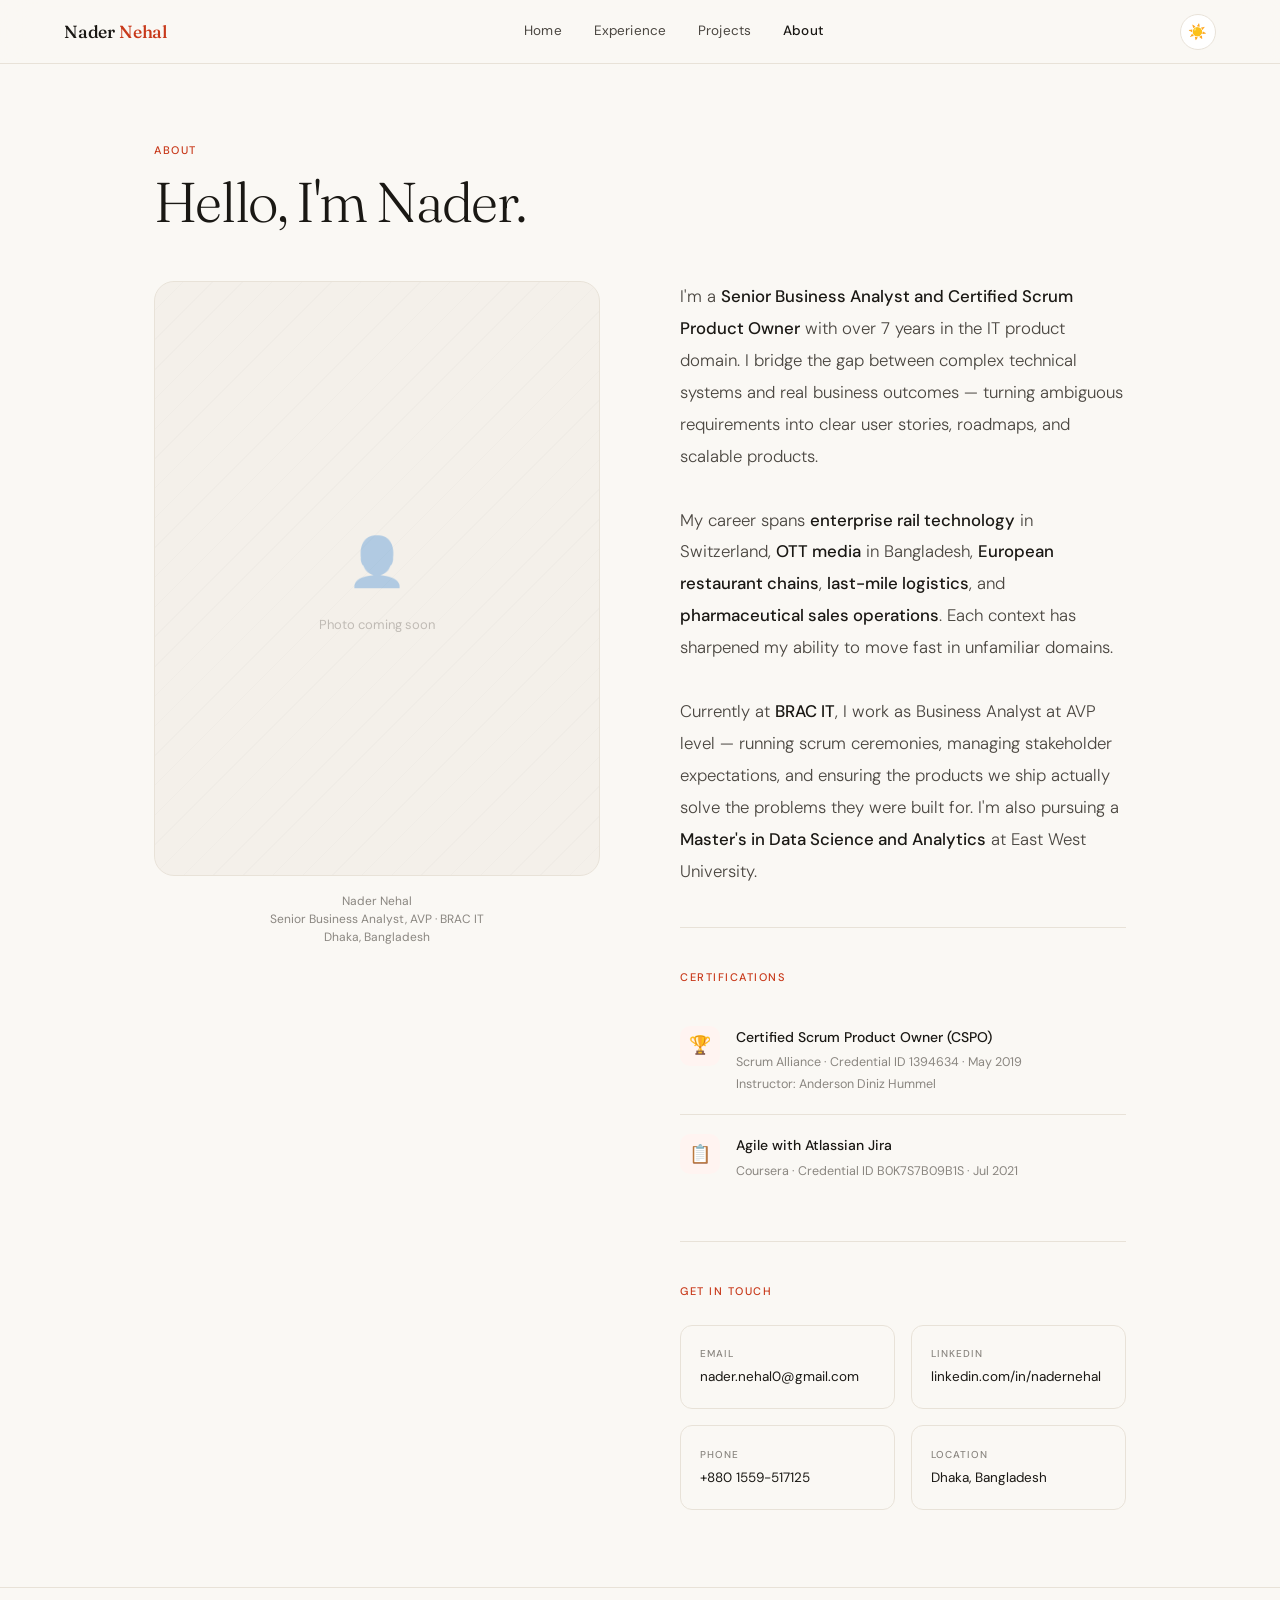
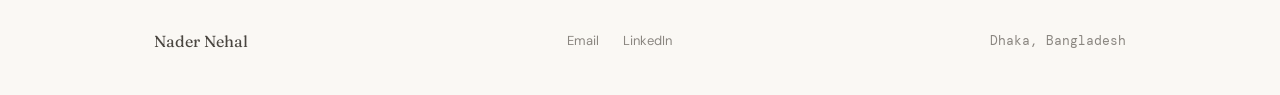
==== about.html @ c9321249 "Initial commit" ====
<!DOCTYPE html>
<html lang="en">
<head>
<meta charset="UTF-8"/>
<meta name="viewport" content="width=device-width,initial-scale=1"/>
<title>About — Nader Nehal</title>
<link rel="stylesheet" href="shared.css"/>
<style>
.about-layout { display: grid; grid-template-columns: 1fr 1fr; gap: 5rem; align-items: start; }
.photo-block { position: sticky; top: calc(var(--nav-h) + 2rem); }
.photo-placeholder { width: 100%; aspect-ratio: 3/4; background: var(--surface); border: 1px solid var(--border); border-radius: 20px; display: flex; flex-direction: column; align-items: center; justify-content: center; gap: 12px; color: var(--ink-4); font-size: 13px; text-align: center; overflow: hidden; position: relative; }
.photo-placeholder::before { content: ''; position: absolute; inset: 0; background: repeating-linear-gradient(-45deg, transparent, transparent 20px, rgba(0,0,0,0.015) 20px, rgba(0,0,0,0.015) 21px); }
.photo-placeholder-icon { font-size: 3rem; opacity: 0.3; }
.photo-caption { margin-top: 1rem; font-size: 12px; color: var(--ink-3); text-align: center; line-height: 1.5; }

.about-bio { font-size: 1.05rem; color: var(--ink-2); line-height: 1.9; font-weight: 300; margin-bottom: 2rem; }
.about-bio strong { color: var(--ink); font-weight: 500; }

.cert-list { list-style: none; }
.cert-item { display: flex; gap: 16px; align-items: flex-start; padding: 1.2rem 0; border-bottom: 1px solid var(--border); }
.cert-item:last-child { border-bottom: none; }
.cert-icon { width: 40px; height: 40px; border-radius: 10px; background: var(--accent-bg); display: flex; align-items: center; justify-content: center; font-size: 18px; flex-shrink: 0; }
.cert-name { font-size: 14px; font-weight: 500; color: var(--ink); margin-bottom: 3px; }
.cert-body { font-size: 12.5px; color: var(--ink-3); }

.contact-grid { display: grid; grid-template-columns: 1fr 1fr; gap: 1rem; margin-top: 1.5rem; }
.contact-item { border: 1px solid var(--border); border-radius: 12px; padding: 1.2rem; text-decoration: none; transition: border-color 0.2s, transform 0.2s; display: block; }
.contact-item:hover { border-color: var(--border-2); transform: translateY(-1px); }
.contact-item-label { font-size: 10px; font-weight: 500; letter-spacing: 0.1em; text-transform: uppercase; color: var(--ink-3); margin-bottom: 4px; }
.contact-item-val { font-size: 13.5px; color: var(--ink); font-weight: 400; word-break: break-all; }

@media (max-width: 900px) {
  .about-layout { grid-template-columns: 1fr; gap: 2rem; }
  .photo-block { position: static; }
  .photo-placeholder { aspect-ratio: 4/3; max-height: 320px; }
  .contact-grid { grid-template-columns: 1fr; }
}
</style>
</head>
<body>
<nav class="nav">
  <a href="index.html" class="nav-brand">Nader <span>Nehal</span></a>
  <div class="nav-links">
    <a href="index.html">Home</a>
    <a href="experience.html">Experience</a>
    <a href="projects.html">Projects</a>
    <a href="about.html" class="active">About</a>
  </div>
  <div class="nav-right">
    <button class="theme-btn" id="theme-btn">☀️</button>
    <button class="menu-btn" id="menu-btn"><span></span><span></span><span></span></button>
  </div>
</nav>
<div class="mobile-menu" id="mobile-menu">
  <a href="index.html">Home</a><a href="experience.html">Experience</a><a href="projects.html">Projects</a><a href="about.html">About</a>
</div>

<main>
  <section class="section">
    <div class="container">
      <div class="overline fade-up" style="margin-bottom:12px;">About</div>
      <h1 class="display-lg fade-up fade-up-1" style="margin-bottom:3rem;">Hello, I'm Nader.</h1>

      <div class="about-layout">
        <div class="photo-block fade-up">
          <div class="photo-placeholder">
            <div class="photo-placeholder-icon">👤</div>
            <span>Photo coming soon</span>
          </div>
          <div class="photo-caption">Nader Nehal<br>Senior Business Analyst, AVP · BRAC IT<br>Dhaka, Bangladesh</div>
        </div>

        <div>
          <p class="about-bio fade-up">I'm a <strong>Senior Business Analyst and Certified Scrum Product Owner</strong> with over 7 years in the IT product domain. I bridge the gap between complex technical systems and real business outcomes — turning ambiguous requirements into clear user stories, roadmaps, and scalable products.</p>
          <p class="about-bio fade-up fade-up-1">My career spans <strong>enterprise rail technology</strong> in Switzerland, <strong>OTT media</strong> in Bangladesh, <strong>European restaurant chains</strong>, <strong>last-mile logistics</strong>, and <strong>pharmaceutical sales operations</strong>. Each context has sharpened my ability to move fast in unfamiliar domains.</p>
          <p class="about-bio fade-up fade-up-2">Currently at <strong>BRAC IT</strong>, I work as Business Analyst at AVP level — running scrum ceremonies, managing stakeholder expectations, and ensuring the products we ship actually solve the problems they were built for. I'm also pursuing a <strong>Master's in Data Science and Analytics</strong> at East West University.</p>

          <div class="rule" style="margin: 2.5rem 0;"></div>

          <!-- CERTIFICATIONS -->
          <div class="fade-up fade-up-3">
            <div class="overline" style="margin-bottom:1.2rem;">Certifications</div>
            <ul class="cert-list">
              <li class="cert-item">
                <div class="cert-icon">🏆</div>
                <div>
                  <div class="cert-name">Certified Scrum Product Owner (CSPO)</div>
                  <div class="cert-body">Scrum Alliance · Credential ID 1394634 · May 2019<br>Instructor: Anderson Diniz Hummel</div>
                </div>
              </li>
              <li class="cert-item">
                <div class="cert-icon">📋</div>
                <div>
                  <div class="cert-name">Agile with Atlassian Jira</div>
                  <div class="cert-body">Coursera · Credential ID B0K7S7B09B1S · Jul 2021</div>
                </div>
              </li>
            </ul>
          </div>

          <div class="rule" style="margin: 2.5rem 0;"></div>

          <!-- CONTACT -->
          <div class="fade-up">
            <div class="overline" style="margin-bottom:1.2rem;">Get in touch</div>
            <div class="contact-grid">
              <a href="mailto:nader.nehal0@gmail.com" class="contact-item">
                <div class="contact-item-label">Email</div>
                <div class="contact-item-val">nader.nehal0@gmail.com</div>
              </a>
              <a href="https://linkedin.com/in/nadernehal" target="_blank" class="contact-item">
                <div class="contact-item-label">LinkedIn</div>
                <div class="contact-item-val">linkedin.com/in/nadernehal</div>
              </a>
              <div class="contact-item">
                <div class="contact-item-label">Phone</div>
                <div class="contact-item-val">+880 1559-517125</div>
              </div>
              <div class="contact-item">
                <div class="contact-item-label">Location</div>
                <div class="contact-item-val">Dhaka, Bangladesh</div>
              </div>
            </div>
          </div>
        </div>
      </div>
    </div>
  </section>
</main>

<footer class="footer">
  <div class="container">
    <div class="footer-inner">
      <span class="footer-name">Nader Nehal</span>
      <div class="footer-links"><a href="mailto:nader.nehal0@gmail.com">Email</a><a href="https://linkedin.com/in/nadernehal" target="_blank">LinkedIn</a></div>
      <span class="mono">Dhaka, Bangladesh</span>
    </div>
  </div>
</footer>
<script>
const html=document.documentElement,themeBtn=document.getElementById('theme-btn');
if(localStorage.getItem('nn-theme')==='dark'){html.dataset.theme='dark';themeBtn.textContent='🌙';}
themeBtn.addEventListener('click',()=>{const d=html.dataset.theme==='dark';html.dataset.theme=d?'':'dark';themeBtn.textContent=d?'☀️':'🌙';localStorage.setItem('nn-theme',d?'light':'dark');});
document.getElementById('menu-btn').addEventListener('click',()=>document.getElementById('mobile-menu').classList.toggle('open'));
const obs=new IntersectionObserver(e=>e.forEach(x=>{if(x.isIntersecting)x.target.classList.add('visible');}),{threshold:0.1});
document.querySelectorAll('.fade-up').forEach(el=>obs.observe(el));
</script>
</body>
</html>
---- shared.css ----
@import url('https://fonts.googleapis.com/css2?family=Fraunces:ital,opsz,wght@0,9..144,300;0,9..144,400;0,9..144,500;0,9..144,600;1,9..144,300;1,9..144,400&family=DM+Sans:wght@300;400;500&family=DM+Mono:wght@400;500&display=swap');

*, *::before, *::after { box-sizing: border-box; margin: 0; padding: 0; }

:root {
  --cream: #faf8f4;
  --white: #ffffff;
  --ink: #1a1814;
  --ink-2: #4a4640;
  --ink-3: #8a8680;
  --ink-4: #c0bbb5;
  --border: #e8e2d8;
  --border-2: #d4cdc3;
  --accent: #c8391a;
  --accent-2: #e04a2a;
  --accent-bg: #fff4f1;
  --gold: #b8860b;
  --surface: #f4f0ea;
  --disp: 'Fraunces', Georgia, serif;
  --sans: 'DM Sans', system-ui, sans-serif;
  --mono: 'DM Mono', monospace;
  --nav-h: 64px;
}

[data-theme="dark"] {
  --cream: #131210;
  --white: #1c1a17;
  --ink: #f0ece4;
  --ink-2: #b0a898;
  --ink-3: #706860;
  --ink-4: #403830;
  --border: #2a2620;
  --border-2: #3a3630;
  --accent: #e05030;
  --accent-bg: #1e1410;
  --surface: #181610;
}

html, body { min-height: 100vh; background: var(--cream); color: var(--ink); font-family: var(--sans); font-size: 16px; line-height: 1.7; -webkit-font-smoothing: antialiased; transition: background 0.3s, color 0.3s; }

/* NAV */
.nav {
  position: sticky; top: 0; z-index: 100; height: var(--nav-h);
  display: flex; align-items: center; justify-content: space-between;
  padding: 0 clamp(1.5rem, 5vw, 4rem);
  background: rgba(250,248,244,0.92); backdrop-filter: blur(16px);
  border-bottom: 1px solid var(--border);
  transition: background 0.3s;
}
[data-theme="dark"] .nav { background: rgba(19,18,16,0.92); }

.nav-brand { font-family: var(--disp); font-size: 1.1rem; font-weight: 500; color: var(--ink); text-decoration: none; letter-spacing: -0.01em; }
.nav-brand span { color: var(--accent); }

.nav-links { display: flex; align-items: center; gap: 2rem; }
.nav-links a { font-size: 13.5px; font-weight: 400; color: var(--ink-2); text-decoration: none; letter-spacing: 0.01em; transition: color 0.15s; }
.nav-links a:hover, .nav-links a.active { color: var(--ink); }
.nav-links a.active { font-weight: 500; }

.nav-right { display: flex; align-items: center; gap: 12px; }

.theme-btn {
  width: 36px; height: 36px; border: 1px solid var(--border); border-radius: 50%;
  background: var(--white); cursor: pointer; display: flex; align-items: center; justify-content: center;
  font-size: 15px; transition: all 0.2s; color: var(--ink-2);
}
.theme-btn:hover { border-color: var(--border-2); color: var(--ink); }

.menu-btn { display: none; width: 36px; height: 36px; border: 1px solid var(--border); border-radius: 8px; background: var(--white); cursor: pointer; flex-direction: column; align-items: center; justify-content: center; gap: 4px; }
.menu-btn span { display: block; width: 16px; height: 1.5px; background: var(--ink-2); transition: all 0.2s; }

.mobile-menu { display: none; position: fixed; top: var(--nav-h); left: 0; right: 0; z-index: 99; background: var(--cream); border-bottom: 1px solid var(--border); padding: 1rem 1.5rem; flex-direction: column; gap: 0; }
.mobile-menu a { display: block; padding: 12px 0; font-size: 15px; color: var(--ink-2); text-decoration: none; border-bottom: 1px solid var(--border); }
.mobile-menu a:last-child { border-bottom: none; }
.mobile-menu.open { display: flex; }

/* LAYOUT */
.container { max-width: 1100px; margin: 0 auto; padding: 0 clamp(1.5rem, 5vw, 4rem); }
.section { padding: clamp(3rem, 6vw, 5rem) 0; }
.section-sm { padding: clamp(2rem, 4vw, 3rem) 0; }

/* TYPOGRAPHY */
.display-xl { font-family: var(--disp); font-size: clamp(3rem, 7vw, 6rem); font-weight: 300; line-height: 1.05; letter-spacing: -0.03em; color: var(--ink); }
.display-lg { font-family: var(--disp); font-size: clamp(2rem, 5vw, 3.5rem); font-weight: 300; line-height: 1.1; letter-spacing: -0.03em; }
.display-md { font-family: var(--disp); font-size: clamp(1.5rem, 3vw, 2.2rem); font-weight: 400; line-height: 1.2; letter-spacing: -0.02em; }
.overline { font-size: 11px; font-weight: 500; letter-spacing: 0.14em; text-transform: uppercase; color: var(--accent); }
.mono { font-family: var(--mono); font-size: 13px; color: var(--ink-3); }

/* DIVIDER */
.rule { height: 1px; background: var(--border); }
.rule-accent { height: 2px; background: var(--accent); width: 40px; }

/* PILL / TAG */
.tag { display: inline-block; padding: 4px 12px; border: 1px solid var(--border-2); border-radius: 99px; font-size: 12px; color: var(--ink-2); font-weight: 400; }
.tag-accent { background: var(--accent-bg); border-color: transparent; color: var(--accent); font-weight: 500; }

/* BUTTON */
.btn { display: inline-flex; align-items: center; gap: 8px; padding: 11px 24px; border-radius: 99px; font-size: 14px; font-weight: 500; cursor: pointer; transition: all 0.2s; text-decoration: none; border: none; font-family: var(--sans); }
.btn-primary { background: var(--accent); color: white; }
.btn-primary:hover { background: var(--accent-2); transform: translateY(-1px); }
.btn-outline { background: transparent; color: var(--ink); border: 1.5px solid var(--border-2); }
.btn-outline:hover { border-color: var(--ink-3); }

/* FOOTER */
.footer { border-top: 1px solid var(--border); padding: 2.5rem 0; }
.footer-inner { display: flex; align-items: center; justify-content: space-between; flex-wrap: wrap; gap: 1rem; }
.footer-name { font-family: var(--disp); font-size: 1rem; font-weight: 400; color: var(--ink-2); }
.footer-links { display: flex; gap: 1.5rem; }
.footer-links a { font-size: 13px; color: var(--ink-3); text-decoration: none; transition: color 0.15s; }
.footer-links a:hover { color: var(--ink); }

/* SCROLL ANIMATION */
.fade-up { opacity: 0; transform: translateY(24px); transition: opacity 0.6s ease, transform 0.6s ease; }
.fade-up.visible { opacity: 1; transform: translateY(0); }
.fade-up-1 { transition-delay: 0.1s; }
.fade-up-2 { transition-delay: 0.2s; }
.fade-up-3 { transition-delay: 0.3s; }
.fade-up-4 { transition-delay: 0.4s; }

@media (max-width: 768px) {
  .nav-links { display: none; }
  .menu-btn { display: flex; }
}
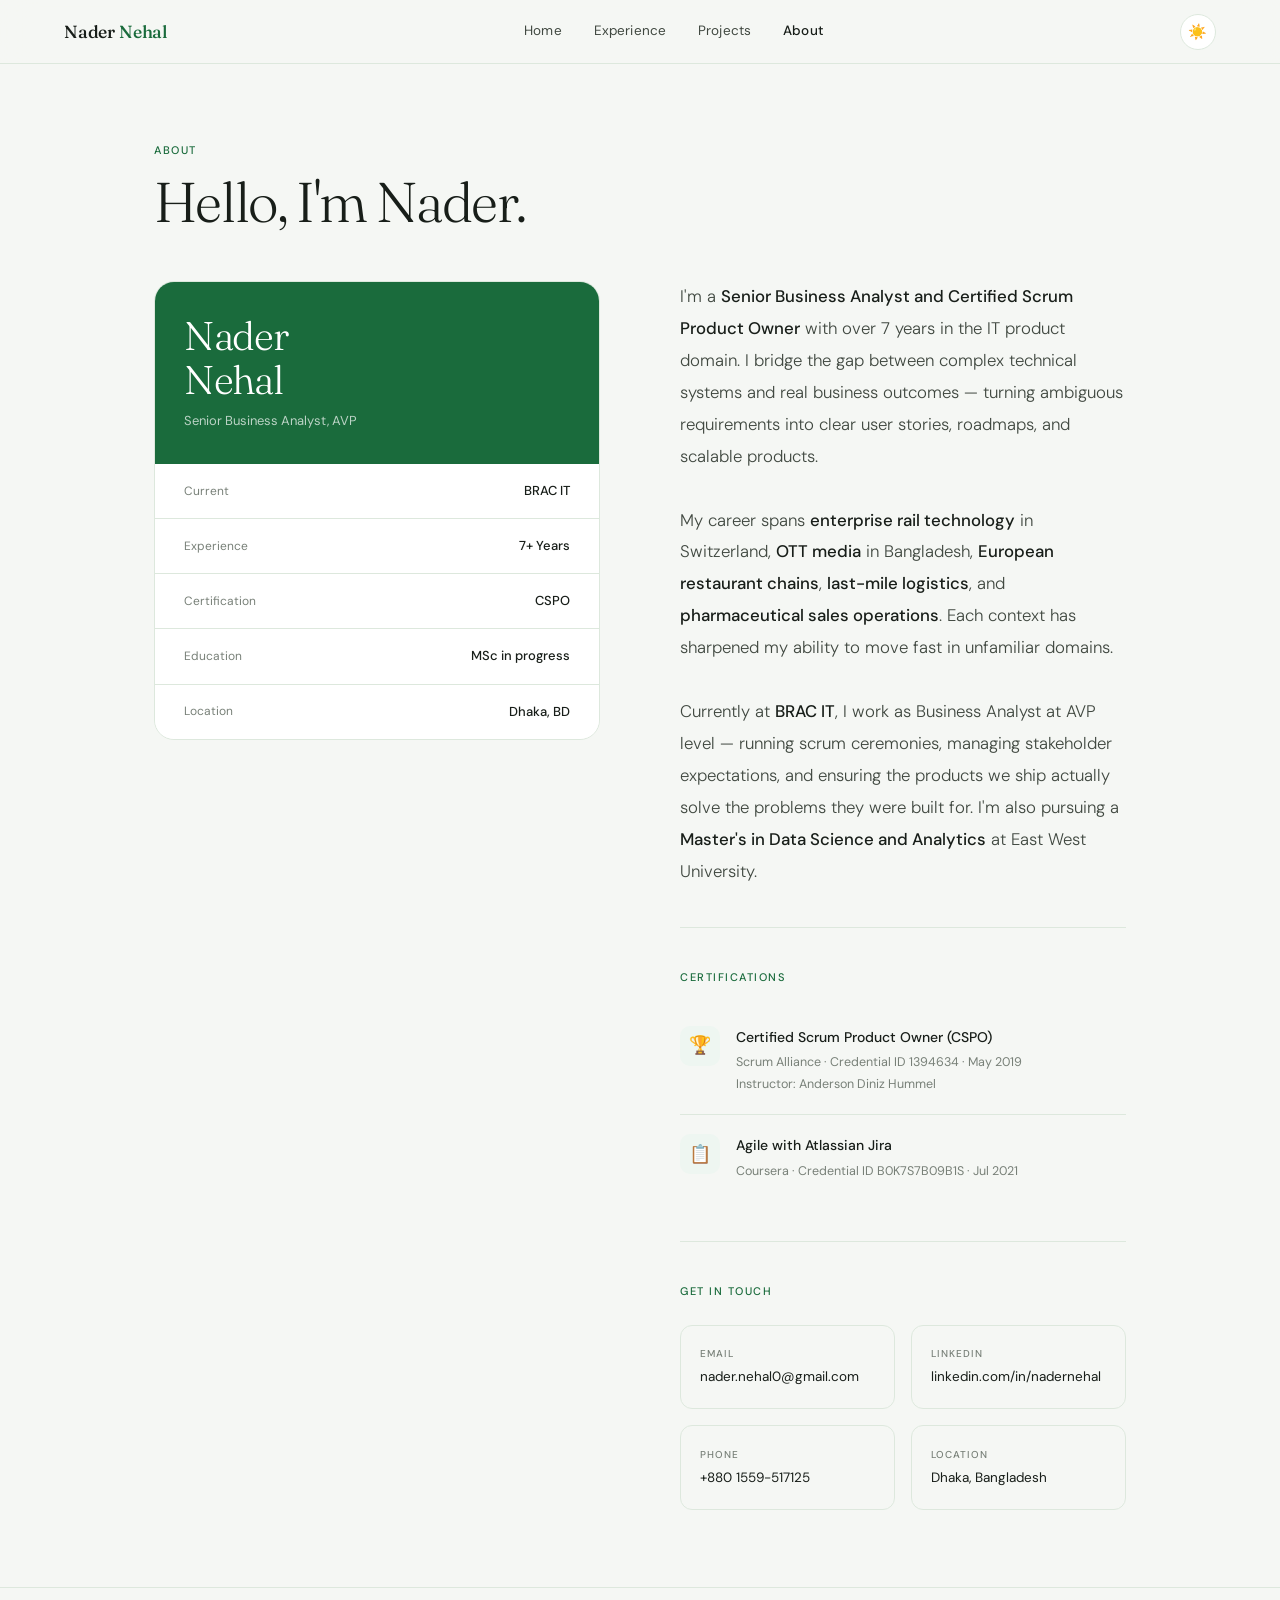
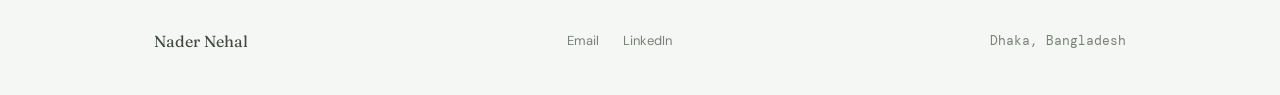
==== commit 36b7d101: "Replace photo placeholder with info card" ====
--- a/about.html
+++ b/about.html
@@ -8,10 +8,7 @@
 <style>
 .about-layout { display: grid; grid-template-columns: 1fr 1fr; gap: 5rem; align-items: start; }
 .photo-block { position: sticky; top: calc(var(--nav-h) + 2rem); }
-.photo-placeholder { width: 100%; aspect-ratio: 3/4; background: var(--surface); border: 1px solid var(--border); border-radius: 20px; display: flex; flex-direction: column; align-items: center; justify-content: center; gap: 12px; color: var(--ink-4); font-size: 13px; text-align: center; overflow: hidden; position: relative; }
-.photo-placeholder::before { content: ''; position: absolute; inset: 0; background: repeating-linear-gradient(-45deg, transparent, transparent 20px, rgba(0,0,0,0.015) 20px, rgba(0,0,0,0.015) 21px); }
-.photo-placeholder-icon { font-size: 3rem; opacity: 0.3; }
-.photo-caption { margin-top: 1rem; font-size: 12px; color: var(--ink-3); text-align: center; line-height: 1.5; }
+
 
 .about-bio { font-size: 1.05rem; color: var(--ink-2); line-height: 1.9; font-weight: 300; margin-bottom: 2rem; }
 .about-bio strong { color: var(--ink); font-weight: 500; }
@@ -63,11 +60,34 @@
 
       <div class="about-layout">
         <div class="photo-block fade-up">
-          <div class="photo-placeholder">
-            <div class="photo-placeholder-icon">👤</div>
-            <span>Photo coming soon</span>
+          <div style="border:1px solid var(--border);border-radius:20px;overflow:hidden;">
+            <div style="background:var(--accent);padding:2rem 1.8rem;">
+              <div style="font-family:var(--disp);font-size:2.5rem;font-weight:300;color:white;letter-spacing:-0.03em;line-height:1.1;">Nader<br>Nehal</div>
+              <div style="font-size:13px;color:rgba(255,255,255,0.7);margin-top:8px;">Senior Business Analyst, AVP</div>
+            </div>
+            <div style="background:var(--white);">
+              <div style="padding:1rem 1.8rem;border-bottom:1px solid var(--border);display:flex;align-items:center;justify-content:space-between;">
+                <span style="font-size:12px;color:var(--ink-3);">Current</span>
+                <span style="font-size:13px;font-weight:500;color:var(--ink);">BRAC IT</span>
+              </div>
+              <div style="padding:1rem 1.8rem;border-bottom:1px solid var(--border);display:flex;align-items:center;justify-content:space-between;">
+                <span style="font-size:12px;color:var(--ink-3);">Experience</span>
+                <span style="font-size:13px;font-weight:500;color:var(--ink);">7+ Years</span>
+              </div>
+              <div style="padding:1rem 1.8rem;border-bottom:1px solid var(--border);display:flex;align-items:center;justify-content:space-between;">
+                <span style="font-size:12px;color:var(--ink-3);">Certification</span>
+                <span style="font-size:13px;font-weight:500;color:var(--ink);">CSPO</span>
+              </div>
+              <div style="padding:1rem 1.8rem;border-bottom:1px solid var(--border);display:flex;align-items:center;justify-content:space-between;">
+                <span style="font-size:12px;color:var(--ink-3);">Education</span>
+                <span style="font-size:13px;font-weight:500;color:var(--ink);">MSc in progress</span>
+              </div>
+              <div style="padding:1rem 1.8rem;display:flex;align-items:center;justify-content:space-between;">
+                <span style="font-size:12px;color:var(--ink-3);">Location</span>
+                <span style="font-size:13px;font-weight:500;color:var(--ink);">Dhaka, BD</span>
+              </div>
+            </div>
           </div>
-          <div class="photo-caption">Nader Nehal<br>Senior Business Analyst, AVP · BRAC IT<br>Dhaka, Bangladesh</div>
         </div>
 
         <div>
--- a/shared.css
+++ b/shared.css
@@ -3,19 +3,19 @@
 *, *::before, *::after { box-sizing: border-box; margin: 0; padding: 0; }
 
 :root {
-  --cream: #faf8f4;
+  --cream: #f5f7f4;
   --white: #ffffff;
-  --ink: #1a1814;
-  --ink-2: #4a4640;
-  --ink-3: #8a8680;
-  --ink-4: #c0bbb5;
-  --border: #e8e2d8;
-  --border-2: #d4cdc3;
-  --accent: #c8391a;
-  --accent-2: #e04a2a;
-  --accent-bg: #fff4f1;
-  --gold: #b8860b;
-  --surface: #f4f0ea;
+  --ink: #181e19;
+  --ink-2: #404840;
+  --ink-3: #788078;
+  --ink-4: #b8c0b8;
+  --border: #dde8dd;
+  --border-2: #c4d4c4;
+  --accent: #1a6b3c;
+  --accent-2: #22844a;
+  --accent-bg: #eef6f1;
+  --gold: #2d8653;
+  --surface: #eef3ee;
   --disp: 'Fraunces', Georgia, serif;
   --sans: 'DM Sans', system-ui, sans-serif;
   --mono: 'DM Mono', monospace;
@@ -23,17 +23,17 @@
 }
 
 [data-theme="dark"] {
-  --cream: #131210;
-  --white: #1c1a17;
-  --ink: #f0ece4;
-  --ink-2: #b0a898;
-  --ink-3: #706860;
-  --ink-4: #403830;
-  --border: #2a2620;
-  --border-2: #3a3630;
-  --accent: #e05030;
-  --accent-bg: #1e1410;
-  --surface: #181610;
+  --cream: #111612;
+  --white: #171d18;
+  --ink: #e8f0e8;
+  --ink-2: #a0b0a0;
+  --ink-3: #607060;
+  --ink-4: #364036;
+  --border: #243024;
+  --border-2: #304030;
+  --accent: #2d9e56;
+  --accent-bg: #0e1e12;
+  --surface: #141a14;
 }
 
 html, body { min-height: 100vh; background: var(--cream); color: var(--ink); font-family: var(--sans); font-size: 16px; line-height: 1.7; -webkit-font-smoothing: antialiased; transition: background 0.3s, color 0.3s; }
@@ -43,11 +43,11 @@
   position: sticky; top: 0; z-index: 100; height: var(--nav-h);
   display: flex; align-items: center; justify-content: space-between;
   padding: 0 clamp(1.5rem, 5vw, 4rem);
-  background: rgba(250,248,244,0.92); backdrop-filter: blur(16px);
+  background: rgba(245,247,244,0.92); backdrop-filter: blur(16px);
   border-bottom: 1px solid var(--border);
   transition: background 0.3s;
 }
-[data-theme="dark"] .nav { background: rgba(19,18,16,0.92); }
+[data-theme="dark"] .nav { background: rgba(17,22,18,0.92); }
 
 .nav-brand { font-family: var(--disp); font-size: 1.1rem; font-weight: 500; color: var(--ink); text-decoration: none; letter-spacing: -0.01em; }
 .nav-brand span { color: var(--accent); }
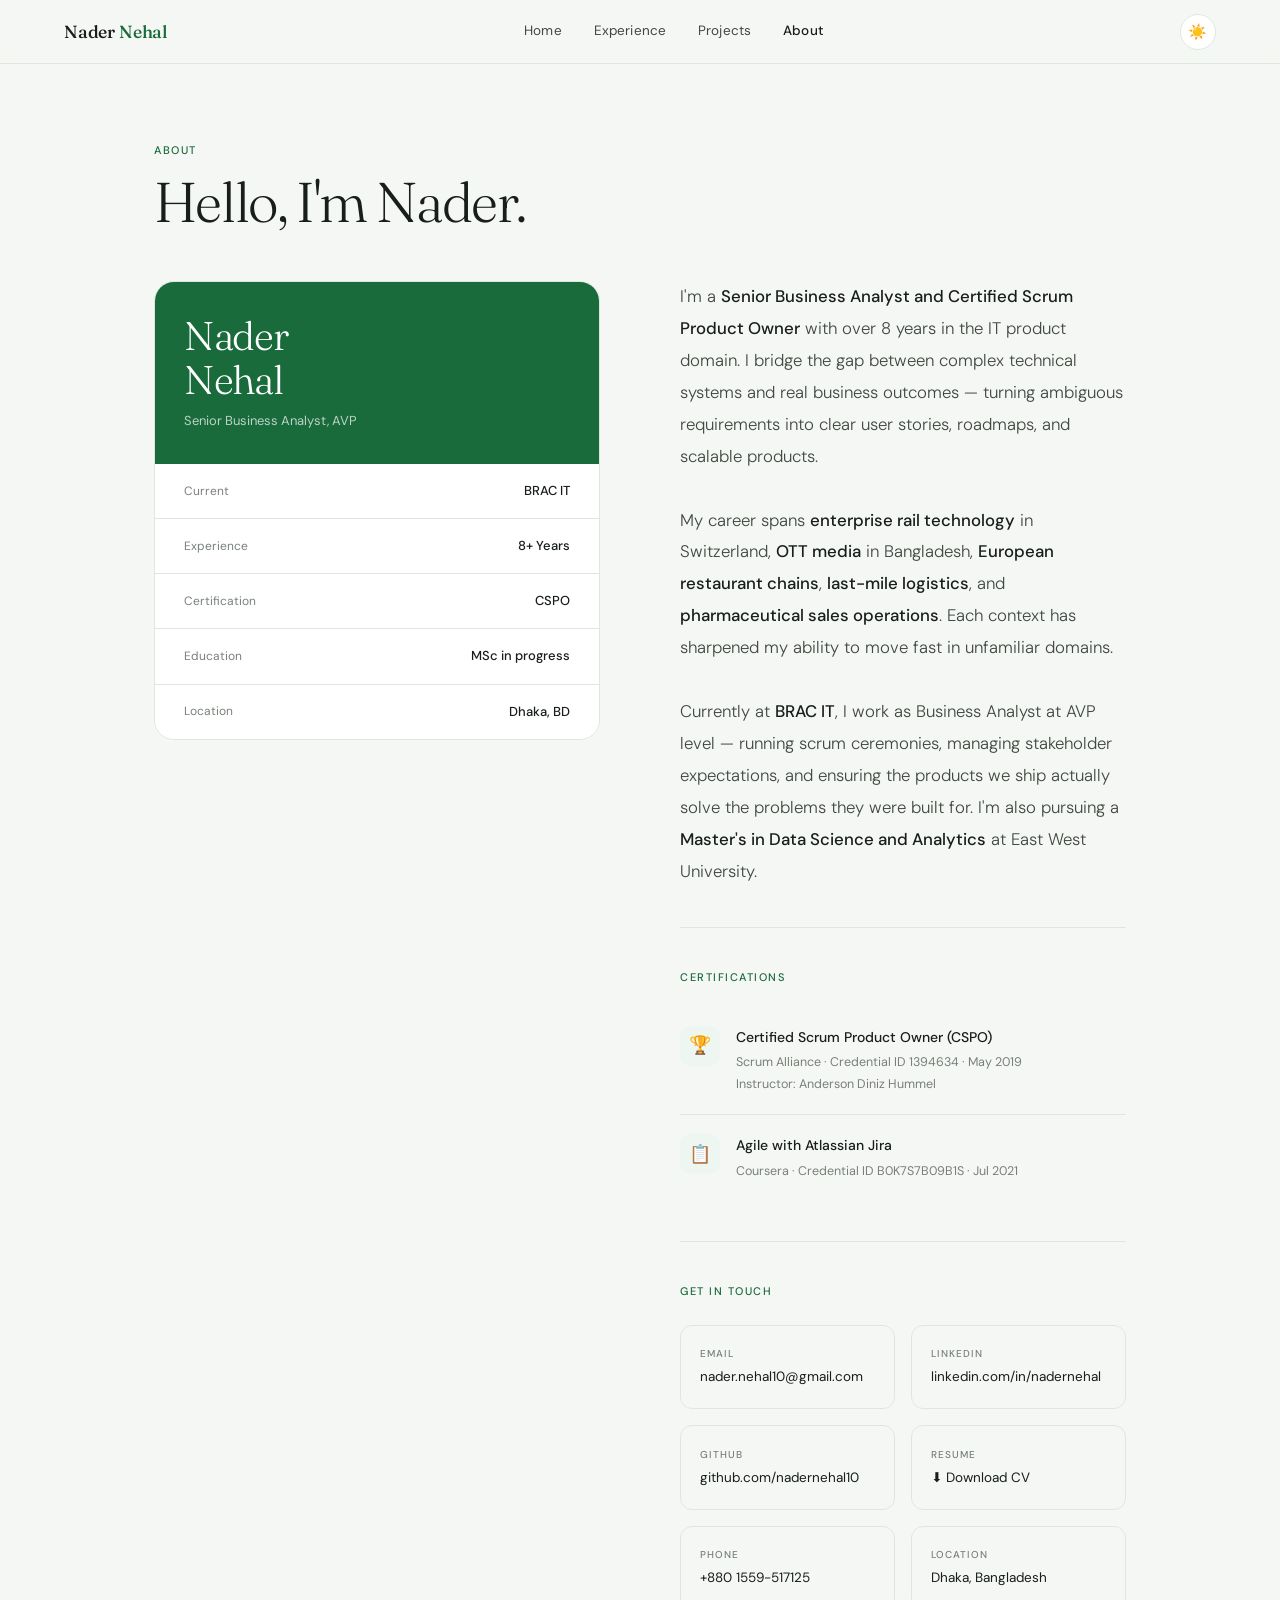
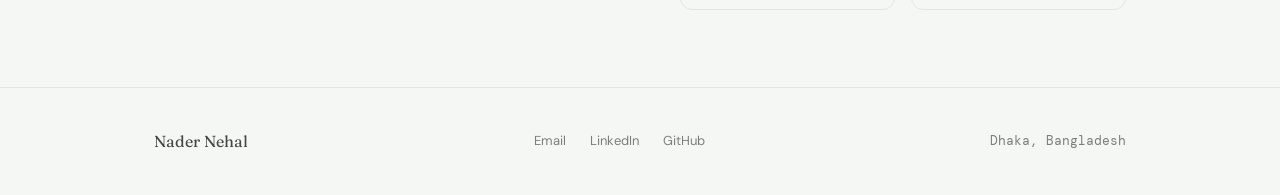
==== commit 61b926ae: "Add favicon and fix email, GitHub, years" ====
--- a/about.html
+++ b/about.html
@@ -5,6 +5,8 @@
 <meta name="viewport" content="width=device-width,initial-scale=1"/>
 <title>About — Nader Nehal</title>
 <link rel="stylesheet" href="shared.css"/>
+<link rel="icon" type="image/png" sizes="32x32" href="favicon.png">
+<link rel="apple-touch-icon" sizes="180x180" href="apple-touch-icon.png">
 <style>
 .about-layout { display: grid; grid-template-columns: 1fr 1fr; gap: 5rem; align-items: start; }
 .photo-block { position: sticky; top: calc(var(--nav-h) + 2rem); }
@@ -72,7 +74,7 @@
               </div>
               <div style="padding:1rem 1.8rem;border-bottom:1px solid var(--border);display:flex;align-items:center;justify-content:space-between;">
                 <span style="font-size:12px;color:var(--ink-3);">Experience</span>
-                <span style="font-size:13px;font-weight:500;color:var(--ink);">7+ Years</span>
+                <span style="font-size:13px;font-weight:500;color:var(--ink);">8+ Years</span>
               </div>
               <div style="padding:1rem 1.8rem;border-bottom:1px solid var(--border);display:flex;align-items:center;justify-content:space-between;">
                 <span style="font-size:12px;color:var(--ink-3);">Certification</span>
@@ -91,7 +93,7 @@
         </div>
 
         <div>
-          <p class="about-bio fade-up">I'm a <strong>Senior Business Analyst and Certified Scrum Product Owner</strong> with over 7 years in the IT product domain. I bridge the gap between complex technical systems and real business outcomes — turning ambiguous requirements into clear user stories, roadmaps, and scalable products.</p>
+          <p class="about-bio fade-up">I'm a <strong>Senior Business Analyst and Certified Scrum Product Owner</strong> with over 8 years in the IT product domain. I bridge the gap between complex technical systems and real business outcomes — turning ambiguous requirements into clear user stories, roadmaps, and scalable products.</p>
           <p class="about-bio fade-up fade-up-1">My career spans <strong>enterprise rail technology</strong> in Switzerland, <strong>OTT media</strong> in Bangladesh, <strong>European restaurant chains</strong>, <strong>last-mile logistics</strong>, and <strong>pharmaceutical sales operations</strong>. Each context has sharpened my ability to move fast in unfamiliar domains.</p>
           <p class="about-bio fade-up fade-up-2">Currently at <strong>BRAC IT</strong>, I work as Business Analyst at AVP level — running scrum ceremonies, managing stakeholder expectations, and ensuring the products we ship actually solve the problems they were built for. I'm also pursuing a <strong>Master's in Data Science and Analytics</strong> at East West University.</p>
 
@@ -124,16 +126,15 @@
           <div class="fade-up">
             <div class="overline" style="margin-bottom:1.2rem;">Get in touch</div>
             <div class="contact-grid">
-              <a href="mailto:nader.nehal0@gmail.com" class="contact-item">
+              <a href="mailto:nader.nehal10@gmail.com" class="contact-item">
                 <div class="contact-item-label">Email</div>
-                <div class="contact-item-val">nader.nehal0@gmail.com</div>
+                <div class="contact-item-val">nader.nehal10@gmail.com</div>
               </a>
               <a href="https://linkedin.com/in/nadernehal" target="_blank" class="contact-item">
                 <div class="contact-item-label">LinkedIn</div>
                 <div class="contact-item-val">linkedin.com/in/nadernehal</div>
               </a>
-              <div class="contact-item">
-                <div class="contact-item-label">Phone</div>
+              <a href="https://github.com/nadernehal10" target="_blank" class="contact-item"><div class="contact-item-label">GitHub</div><div class="contact-item-val">github.com/nadernehal10</div></a><a href="NaderNehal_Resume_2026.pdf" download class="contact-item"><div class="contact-item-label">Resume</div><div class="contact-item-val">⬇ Download CV</div></a><div class="contact-item"><div class="contact-item-label">Phone</div>
                 <div class="contact-item-val">+880 1559-517125</div>
               </div>
               <div class="contact-item">
@@ -152,7 +153,7 @@
   <div class="container">
     <div class="footer-inner">
       <span class="footer-name">Nader Nehal</span>
-      <div class="footer-links"><a href="mailto:nader.nehal0@gmail.com">Email</a><a href="https://linkedin.com/in/nadernehal" target="_blank">LinkedIn</a></div>
+      <div class="footer-links"><a href="mailto:nader.nehal10@gmail.com">Email</a><a href="https://linkedin.com/in/nadernehal" target="_blank">LinkedIn</a><a href="https://github.com/nadernehal10" target="_blank">GitHub</a></div>
       <span class="mono">Dhaka, Bangladesh</span>
     </div>
   </div>
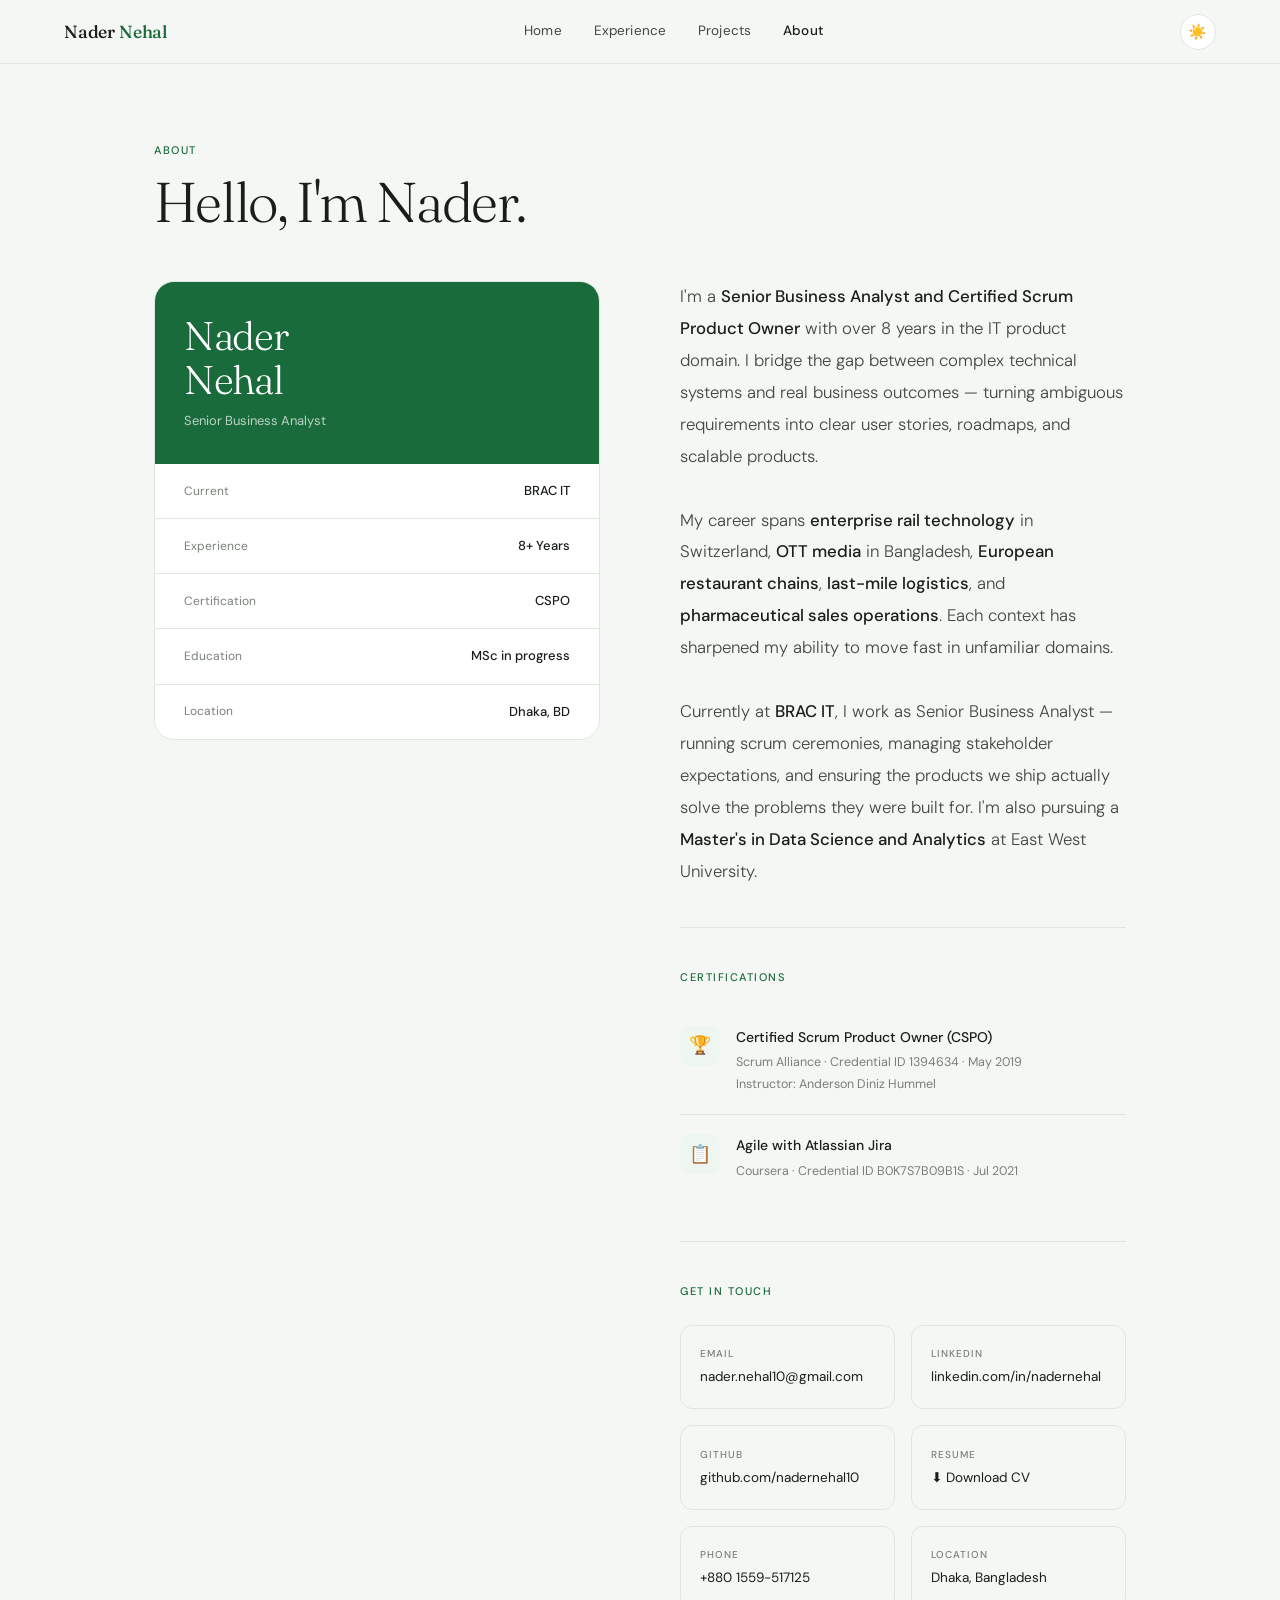
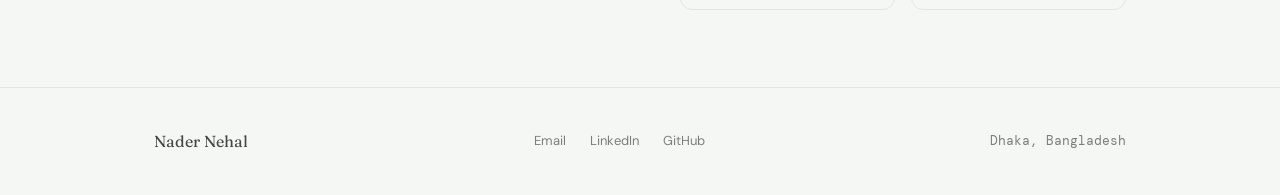
==== commit 6dab8601: "Remove AVP, update title to Senior Business Analyst" ====
--- a/about.html
+++ b/about.html
@@ -65,7 +65,7 @@
           <div style="border:1px solid var(--border);border-radius:20px;overflow:hidden;">
             <div style="background:var(--accent);padding:2rem 1.8rem;">
               <div style="font-family:var(--disp);font-size:2.5rem;font-weight:300;color:white;letter-spacing:-0.03em;line-height:1.1;">Nader<br>Nehal</div>
-              <div style="font-size:13px;color:rgba(255,255,255,0.7);margin-top:8px;">Senior Business Analyst, AVP</div>
+              <div style="font-size:13px;color:rgba(255,255,255,0.7);margin-top:8px;">Senior Business Analyst</div>
             </div>
             <div style="background:var(--white);">
               <div style="padding:1rem 1.8rem;border-bottom:1px solid var(--border);display:flex;align-items:center;justify-content:space-between;">
@@ -95,7 +95,7 @@
         <div>
           <p class="about-bio fade-up">I'm a <strong>Senior Business Analyst and Certified Scrum Product Owner</strong> with over 8 years in the IT product domain. I bridge the gap between complex technical systems and real business outcomes — turning ambiguous requirements into clear user stories, roadmaps, and scalable products.</p>
           <p class="about-bio fade-up fade-up-1">My career spans <strong>enterprise rail technology</strong> in Switzerland, <strong>OTT media</strong> in Bangladesh, <strong>European restaurant chains</strong>, <strong>last-mile logistics</strong>, and <strong>pharmaceutical sales operations</strong>. Each context has sharpened my ability to move fast in unfamiliar domains.</p>
-          <p class="about-bio fade-up fade-up-2">Currently at <strong>BRAC IT</strong>, I work as Business Analyst at AVP level — running scrum ceremonies, managing stakeholder expectations, and ensuring the products we ship actually solve the problems they were built for. I'm also pursuing a <strong>Master's in Data Science and Analytics</strong> at East West University.</p>
+          <p class="about-bio fade-up fade-up-2">Currently at <strong>BRAC IT</strong>, I work as Senior Business Analyst — running scrum ceremonies, managing stakeholder expectations, and ensuring the products we ship actually solve the problems they were built for. I'm also pursuing a <strong>Master's in Data Science and Analytics</strong> at East West University.</p>
 
           <div class="rule" style="margin: 2.5rem 0;"></div>
 
